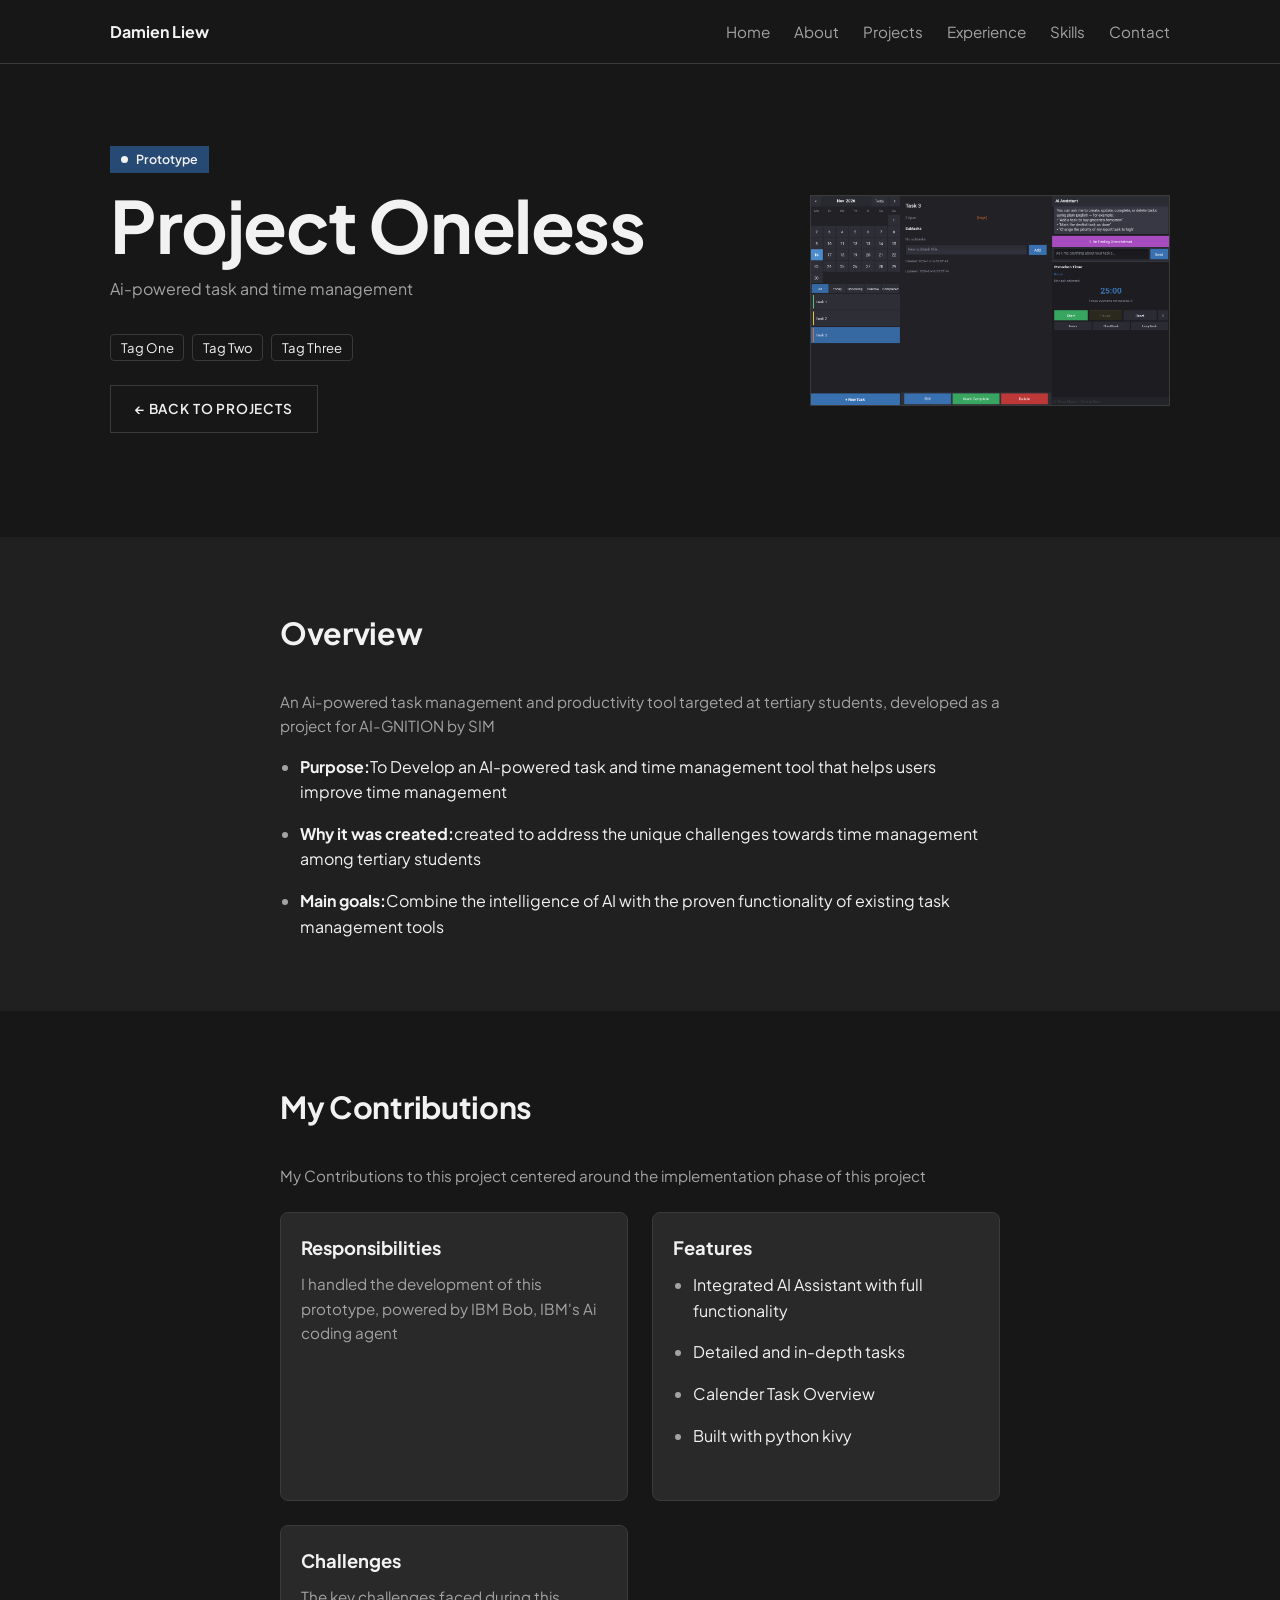
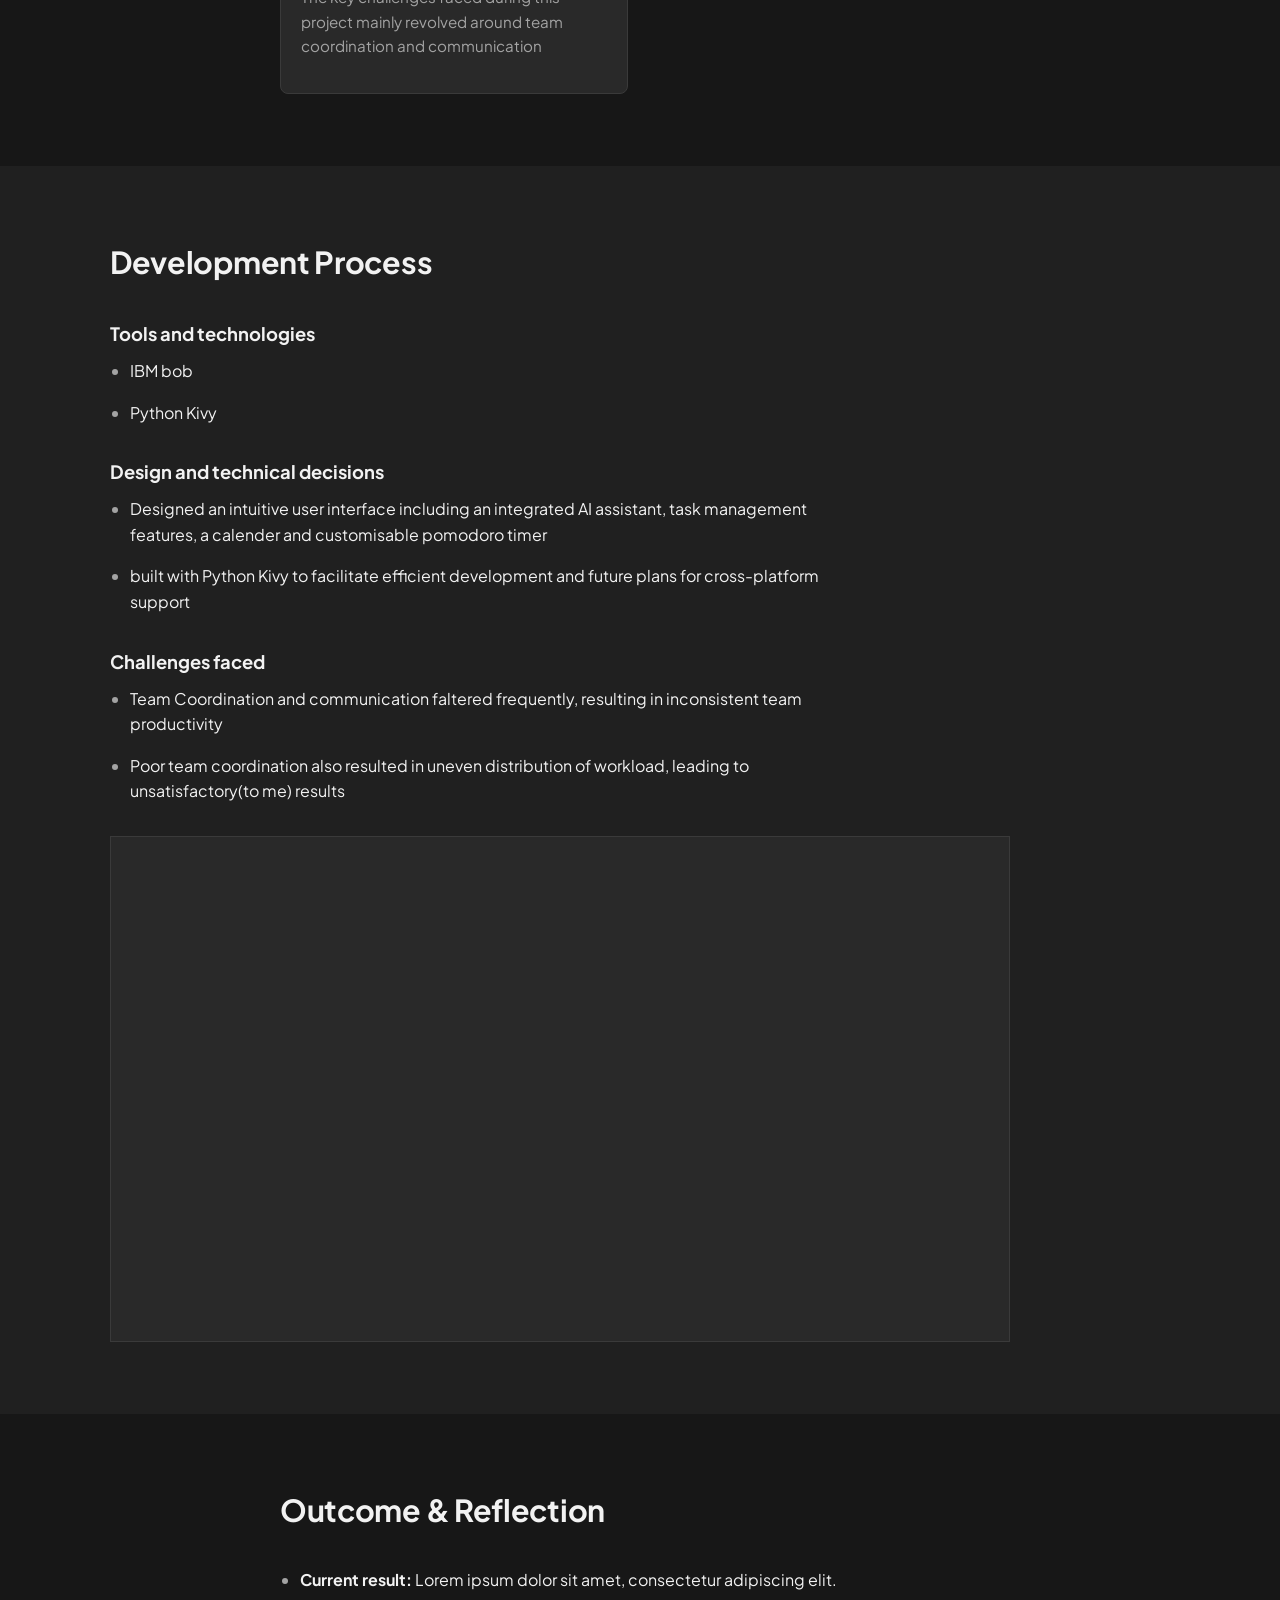
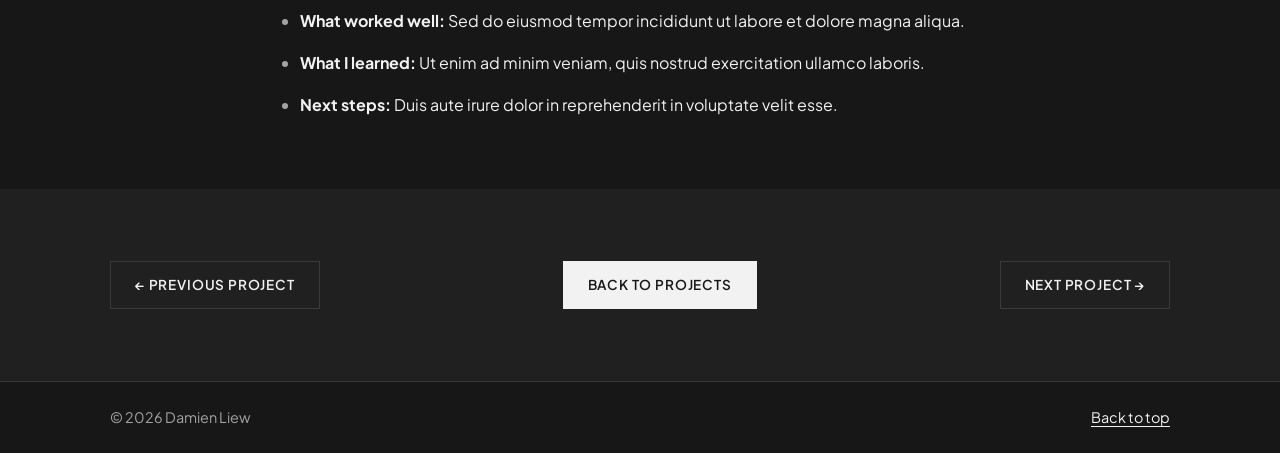
==== ai-gnition-project.html @ 32f21d8a "Personal Portfolio A simple static site for my portfolio" ====
<!DOCTYPE html>
<html lang="en">
<head>
  <meta charset="UTF-8">
  <meta name="viewport" content="width=device-width, initial-scale=1">
  <title>Project Title | Damien Liew</title>
  <meta name="description" content="Project detail page for Project Title by Damien Liew.">
  <link rel="preconnect" href="https://fonts.googleapis.com">
  <link rel="preconnect" href="https://fonts.gstatic.com" crossorigin>
  <link href="https://fonts.googleapis.com/css2?family=Plus+Jakarta+Sans:wght@400;500;600;700;800&amp;display=swap" rel="stylesheet">
  <link rel="stylesheet" href="css/style.css">
</head>
<body>
  <a class="skip-link" href="#main">Skip to content</a>

  <header class="site-header">
    <nav class="nav container" aria-label="Main navigation">
      <a class="nav__brand" href="index.html#home">Damien Liew</a>
      <button class="nav__toggle" type="button" aria-expanded="false" aria-controls="nav-menu" aria-label="Toggle menu">
        <span class="nav__bar"></span><span class="nav__bar"></span><span class="nav__bar"></span>
      </button>
      <ul class="nav__menu" id="nav-menu">
        <li><a class="nav__link" href="index.html#home">Home</a></li>
        <li><a class="nav__link" href="index.html#about">About</a></li>
        <li><a class="nav__link" href="index.html#projects">Projects</a></li>
        <li><a class="nav__link" href="index.html#experience">Experience</a></li>
        <li><a class="nav__link" href="index.html#skills">Skills</a></li>
        <li><a class="nav__link" href="index.html#contact">Contact</a></li>
      </ul>
    </nav>
  </header>

  <main id="main">

    <!-- 1. Project hero -->
    <section class="hero" id="project-hero">
      <div class="container hero__inner">
        <div class="hero__content">
          <!-- Status badge: use badge--progress, badge--concept or badge--design -->
          <p class="badge badge--concept">Prototype</p>
          <h1 class="hero__title">Project Oneless</h1>
          <p class="hero__text">Ai-powered task and time management</p>
          <ul class="tags">
            <li>Tag One</li>
            <li>Tag Two</li>
            <li>Tag Three</li>
          </ul>
          <div class="hero__actions" style="margin-top: 1.5rem;">
            <a class="btn btn--secondary" href="index.html#projects">&larr; Back to projects</a>
          </div>
        </div>
        <img class="hero__photo js-zoom" src="assets/images/oneless_screenshot.png" alt="Main screenshot of Project Title" width="640" height="360">
      </div>
    </section>

    <!-- 2. Overview -->
    <section class="section section--alt" id="overview">
      <div class="container container--narrow">
        <h2 class="section__title">Overview</h2>
        <p class="card__text">An Ai-powered task management and productivity tool targeted at tertiary students, developed as a project for AI-GNITION by SIM</p>
        <ul class="about__list">
          <li><strong>Purpose:</strong>To Develop an AI-powered task and time management tool that helps users improve time management</li>
          <li><strong>Why it was created:</strong>created to address the unique challenges towards time management among tertiary students</li>
          <li><strong>Main goals:</strong>Combine the intelligence of AI with the proven functionality of existing task management tools </li>
        </ul>
      </div>
    </section>

    <!-- 3. My contributions -->
    <section class="section" id="contributions">
      <div class="container container--narrow">
        <h2 class="section__title">My Contributions</h2>
        <p class="card__text">My Contributions to this project centered around the implementation phase of this project</p>
        <div class="grid" style="margin-top: 1.5rem;">
          <div class="card card--pad">
            <h3 class="card__title">Responsibilities</h3>
            <p class="card__text">I handled the development of this prototype, powered by IBM Bob, IBM's Ai coding agent</p>
          </div>
          <div class="card card--pad">
            <h3 class="card__title">Features</h3>
            <ul class="about__list" style="margin-bottom: 2rem;">
              <li>Integrated AI Assistant with full functionality</li>
              <li>Detailed and in-depth tasks</li>
              <li>Calender Task Overview</li>
              <li>Built with python kivy</li>
            </ul>
          </div>
          <div class="card card--pad">
            <h3 class="card__title">Challenges</h3>
            <p class="card__text">The key challenges faced during this project mainly revolved around team coordination and communication</p>
          </div>
        </div>
      </div>
    </section>

    <!-- 4. Development process -->
    <section class="section section--alt" id="process">
      <div class="container">
        <h2 class="section__title">Development Process</h2>

        <div class="container--narrow" style="margin-inline: 0; max-width: 760px;">
          <h3 class="card__title">Tools and technologies</h3>
          <ul class="about__list" style="margin-bottom: 2rem;">
            <li>IBM bob</li>
            <li>Python Kivy</li>
          </ul>

          <h3 class="card__title">Design and technical decisions</h3>
          <ul class="about__list" style="margin-bottom: 2rem;">
            <li>Designed an intuitive user interface including an integrated AI assistant, task management features, a calender and customisable pomodoro timer</li>
            <li>built with Python Kivy to facilitate efficient development and future plans for cross-platform support</li>
          </ul>

          <h3 class="card__title">Challenges faced</h3>
          <ul class="about__list" style="margin-bottom: 2rem;">
            <li>Team Coordination and communication faltered frequently, resulting in inconsistent team productivity</li>
            <li>Poor team coordination also resulted in uneven distribution of workload, leading to unsatisfactory(to me) results</li>
          </ul>        
        </div>

        <div class="video">
          <iframe
            src="https://www.youtube-nocookie.com/embed/0qO9z-vyhGs"
            title="Project Oneless demo video"
            loading="lazy"
            allow="accelerometer; clipboard-write; encrypted-media; gyroscope; picture-in-picture; web-share"
            referrerpolicy="strict-origin-when-cross-origin"
            allowfullscreen></iframe>
        </div>
      </div>
    </section>

    <!-- 5. Outcome & reflection -->
    <section class="section" id="outcome">
      <div class="container container--narrow">
        <h2 class="section__title">Outcome &amp; Reflection</h2>
        <ul class="about__list">
          <li><strong>Current result:</strong> Lorem ipsum dolor sit amet, consectetur adipiscing elit.</li>
          <li><strong>What worked well:</strong> Sed do eiusmod tempor incididunt ut labore et dolore magna aliqua.</li>
          <li><strong>What I learned:</strong> Ut enim ad minim veniam, quis nostrud exercitation ullamco laboris.</li>
          <li><strong>Next steps:</strong> Duis aute irure dolor in reprehenderit in voluptate velit esse.</li>
        </ul>
      </div>
    </section>

    <!-- 6. Previous / next + back -->
    <section class="section section--alt" id="project-nav">
      <div class="container">
        <div class="footer__inner">
          <a class="btn btn--secondary" href="#">&larr; Previous project</a>
          <a class="btn btn--primary" href="index.html#projects">Back to projects</a>
          <a class="btn btn--secondary" href="#">Next project &rarr;</a>
        </div>
      </div>
    </section>

  </main>

  <footer class="footer">
    <div class="container footer__inner">
      <p>&copy; 2026 Damien Liew</p>
      <a href="#main">Back to top</a>
    </div>
  </footer>
  <dialog class="lightbox" id="lightbox" aria-label="Expanded image">
    <button class="lightbox__close" type="button" aria-label="Close image">&times;</button>
    <img class="lightbox__img" src="" alt="">
  </dialog> 
  <script src="js/script.js"></script>
</body>
</html>
---- css/style.css ----
/* ==========================================================================
   Variables & base
   ========================================================================== */
:root {
  --bg: #171717;
  --bg-alt: #202020;
  --card: #292929;
  --text: #F2F2F2;
  --text-muted: #A3A3A3;
  --border: #3A3A3A;
  --radius: 8px;
  --header-h: 64px;
  --font: "Plus Jakarta Sans", system-ui, -apple-system, "Segoe UI", Roboto, Arial, sans-serif;
}

*, *::before, *::after { box-sizing: border-box; }

html { scroll-behavior: smooth; scroll-padding-top: var(--header-h); }
body { margin: 0; background: var(--bg); color: var(--text); font-family: var(--font); line-height: 1.6; overflow-x: hidden; }
img { display: block; max-width: 100%; height: auto; }
ul { list-style: none; margin: 0; padding: 0; }
h1, h2, h3, p { margin-top: 0; }
a { color: var(--text); text-underline-offset: 3px; }
a:hover { color: var(--text-muted); }
:focus-visible { outline: 2px solid var(--text); outline-offset: 3px; }

/* ==========================================================================
   Layout
   ========================================================================== */
.container { width: 100%; max-width: 1100px; margin-inline: auto; padding-inline: 1.25rem; }
.container--narrow { max-width: 760px; }

.section { padding: 4.5rem 0; }
.section--alt { background: var(--bg-alt); }
.section__title { font-size: 1.9rem; margin-bottom: 2rem; letter-spacing: -0.01em; }

.grid { display: grid; grid-template-columns: repeat(auto-fit, minmax(min(100%, 300px), 1fr)); gap: 1.5rem; }
.grid--skills { grid-template-columns: repeat(auto-fit, minmax(min(100%, 240px), 1fr)); }

.skip-link { position: absolute; left: -9999px; top: 0; z-index: 200; padding: .5rem 1rem; background: var(--text); color: var(--bg); }
.skip-link:focus { left: 0; }

/* ==========================================================================
   Header & navigation
   ========================================================================== */
.site-header { position: fixed; inset: 0 0 auto 0; z-index: 100; height: var(--header-h); background: var(--bg); border-bottom: 1px solid var(--border); }
.nav { height: 100%; display: flex; align-items: center; justify-content: space-between; }
.nav__brand { font-weight: 700; text-decoration: none; }
.nav__menu { display: flex; gap: 1.5rem; }
.nav__link { color: var(--text-muted); font-size: .95rem; text-decoration: none; transition: color .2s; }
.nav__link:hover { color: var(--text); }
.nav__toggle { display: none; padding: .6rem; background: none; border: 1px solid var(--border); border-radius: 0; cursor: pointer; }
.nav__bar { display: block; width: 20px; height: 2px; margin: 4px 0; background: var(--text); }

/* ==========================================================================
   Hero
   ========================================================================== */
.hero { padding: calc(var(--header-h) + 5rem) 0 5rem; }
.hero__inner { display: grid; grid-template-columns: 1fr minmax(240px, 360px); gap: 3rem; align-items: center; }
.hero__photo { width: 100%; border: 1px solid var(--border); }
.hero__title { margin-bottom: .75rem; font-size: clamp(2.5rem, 8vw, 4.5rem); line-height: 1.1; letter-spacing: -0.02em; }
.hero__subtitle { margin-bottom: 1.25rem; font-size: 1.15rem; color: var(--text-muted); }
.hero__text { max-width: 60ch; margin-bottom: 2rem; color: var(--text-muted); }
.hero__actions { display: flex; flex-wrap: wrap; gap: .75rem; margin-bottom: 1.5rem; }

.social-list { display: flex; gap: 1.25rem; }
.social-list__link { color: var(--text-muted); }
.social-list__link:hover { color: var(--text); }

/* ==========================================================================
   Buttons
   ========================================================================== */
.btn { display: inline-block; padding: .75rem 1.5rem; border: 1px solid var(--text); border-radius: 0; font-size: .85rem; font-weight: 600; letter-spacing: .06em; text-transform: uppercase; text-decoration: none; transition: background .2s, color .2s, border-color .2s; }
.btn--primary { background: var(--text); color: var(--bg); }
.btn--primary:hover { background: var(--text-muted); border-color: var(--text-muted); color: var(--bg); }
.btn--secondary { background: transparent; border-color: var(--border); }
.btn--secondary:hover { border-color: var(--text); color: var(--text); }

/* ==========================================================================
   Cards
   ========================================================================== */
.card { position: relative; overflow: hidden; background: var(--card); border: 1px solid var(--border); border-radius: var(--radius); transition: transform .2s, border-color .2s; }
.card:hover { transform: translateY(-3px); border-color: var(--text-muted); }
.card--pad { padding: 1.25rem; }
.card__img { width: 100%; aspect-ratio: 16 / 9; object-fit: cover; border-bottom: 1px solid var(--border); }
.card__body { padding: 1.25rem; }
.card__title { margin-bottom: .6rem; font-size: 1.15rem; }
.card__text { font-size: .95rem; color: var(--text-muted); }
.card__links { margin: 1rem 0 0; font-size: .9rem; }

.video { aspect-ratio: 16 / 9; width: 100%; max-width: 900px; border: 1px solid var(--border); background: var(--card); }
.video iframe { display: block; width: 100%; height: 100%; border: 0; }

/* Stretched link: makes the whole card clickable from the title link */
.card__link { color: inherit; text-decoration: none; }
.card__link::after { content: ""; position: absolute; inset: 0; }

/* ==========================================================================
   Badges & tags
   ========================================================================== */
.badge { display: inline-flex; align-items: center; gap: .45rem; margin-bottom: .75rem; padding: .15rem .65rem; background: var(--badge-bg, transparent); border: 1px solid var(--badge-bg, var(--border)); border-radius: 0; font-size: .78rem; font-weight: 600; color: var(--text-muted); }
.badge::before { content: ""; width: 7px; height: 7px; border-radius: 50%; background: currentColor; }
.badge--progress { --badge-bg: #6B5420; color: var(--text); }
.badge--concept  { --badge-bg: #264A73; color: var(--text); }
.badge--design   { --badge-bg: #4A3680; color: var(--text); }

.tags { display: flex; flex-wrap: wrap; gap: .5rem; margin-top: .75rem; }
.tags li { padding: .15rem .6rem; background: var(--bg); border: 1px solid var(--border); border-radius: 4px; font-size: .82rem; }

.link-placeholder { color: var(--text-muted); font-style: italic; }

/* ==========================================================================
   Lists & timeline
   ========================================================================== */
.about__list { display: grid; gap: 1rem; padding-left: 1.25rem; list-style: disc; }
.about__list li::marker { color: var(--text-muted); }

.timeline__item { position: relative; padding: 0 0 2rem 1.5rem; }
.timeline__item:last-child { padding-bottom: 0; }
.timeline__item::before { content: ""; position: absolute; left: 0; top: .55rem; width: 9px; height: 9px; border-radius: 50%; background: var(--text); }
.timeline__title { margin-bottom: .25rem; font-size: 1.05rem; }
.timeline__meta { margin: 0; font-size: .9rem; color: var(--text-muted); }

/* ==========================================================================
   Contact & footer
   ========================================================================== */
.contact-list { display: grid; gap: .5rem; margin: 1.25rem 0 1.75rem; }

.footer { padding: 1.5rem 0; border-top: 1px solid var(--border); font-size: .9rem; color: var(--text-muted); }
.footer__inner { display: flex; flex-wrap: wrap; justify-content: space-between; gap: .5rem; }
.footer p { margin: 0; }

/* ==========================================================================
   Image lightbox
   ========================================================================== */
.js-zoom { cursor: zoom-in; }

.lightbox { max-width: 95vw; max-height: 95vh; padding: 0; overflow: hidden; background: var(--bg); border: 1px solid var(--border); }
.lightbox::backdrop { background: rgba(0, 0, 0, .85); }
.lightbox__img { width: auto; max-width: 95vw; max-height: 90vh; object-fit: contain; cursor: zoom-out; }
.lightbox__close { position: absolute; top: .5rem; right: .5rem; width: 2.25rem; height: 2.25rem; background: var(--bg); color: var(--text); border: 1px solid var(--border); border-radius: 0; font-size: 1.4rem; line-height: 1; cursor: pointer; }
.lightbox__close:hover { border-color: var(--text); }

/* ==========================================================================
   Responsive & motion
   ========================================================================== */
@media (max-width: 768px) {
  .nav__toggle { display: block; }
  .nav__menu { display: none; position: absolute; top: var(--header-h); left: 0; right: 0; flex-direction: column; gap: 0; background: var(--bg); border-bottom: 1px solid var(--border); }
  .nav__menu.is-open { display: flex; }
  .nav__link { display: block; padding: .9rem 1.25rem; }

  .hero { padding-top: calc(var(--header-h) + 3rem); }
  .hero__inner { grid-template-columns: 1fr; gap: 2rem; }
  .hero__photo { max-width: 280px; order: -1; }
}

@media (prefers-reduced-motion: reduce) {
  html { scroll-behavior: auto; }
  * { transition: none !important; }
}
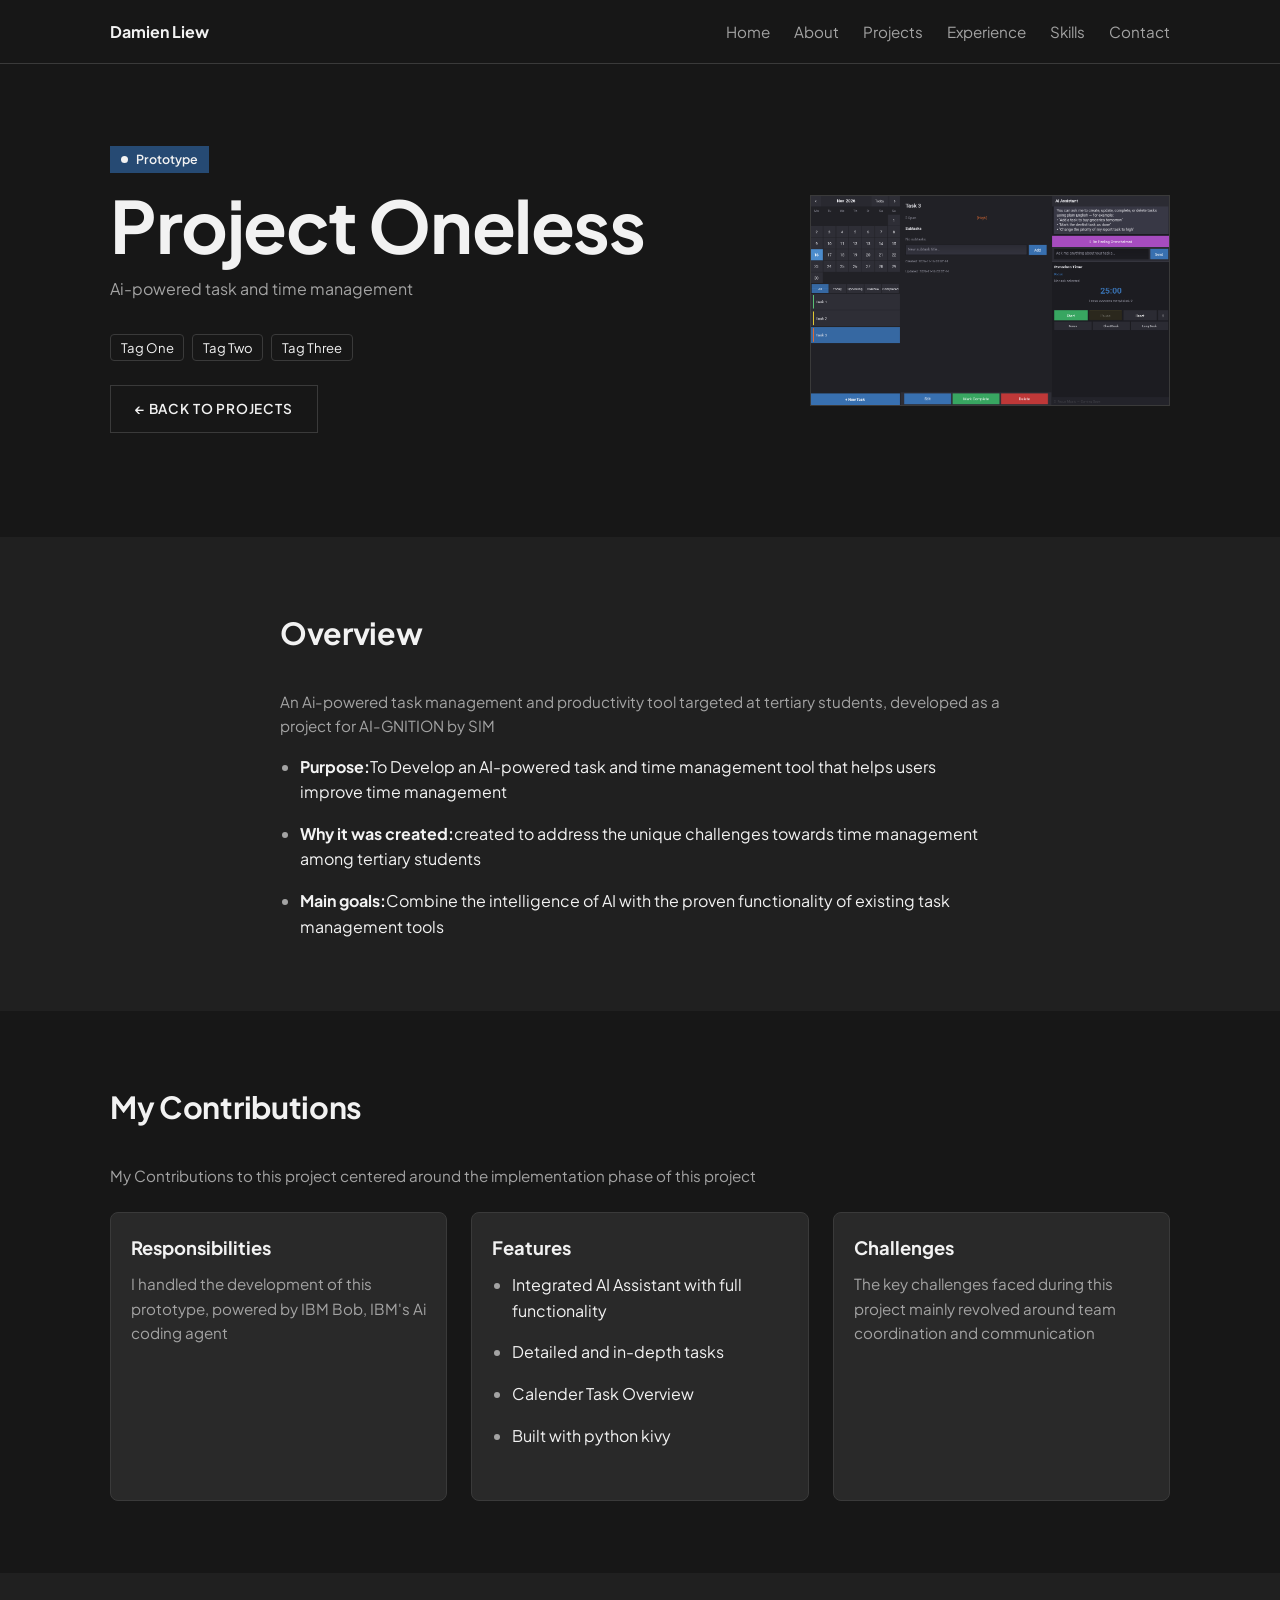
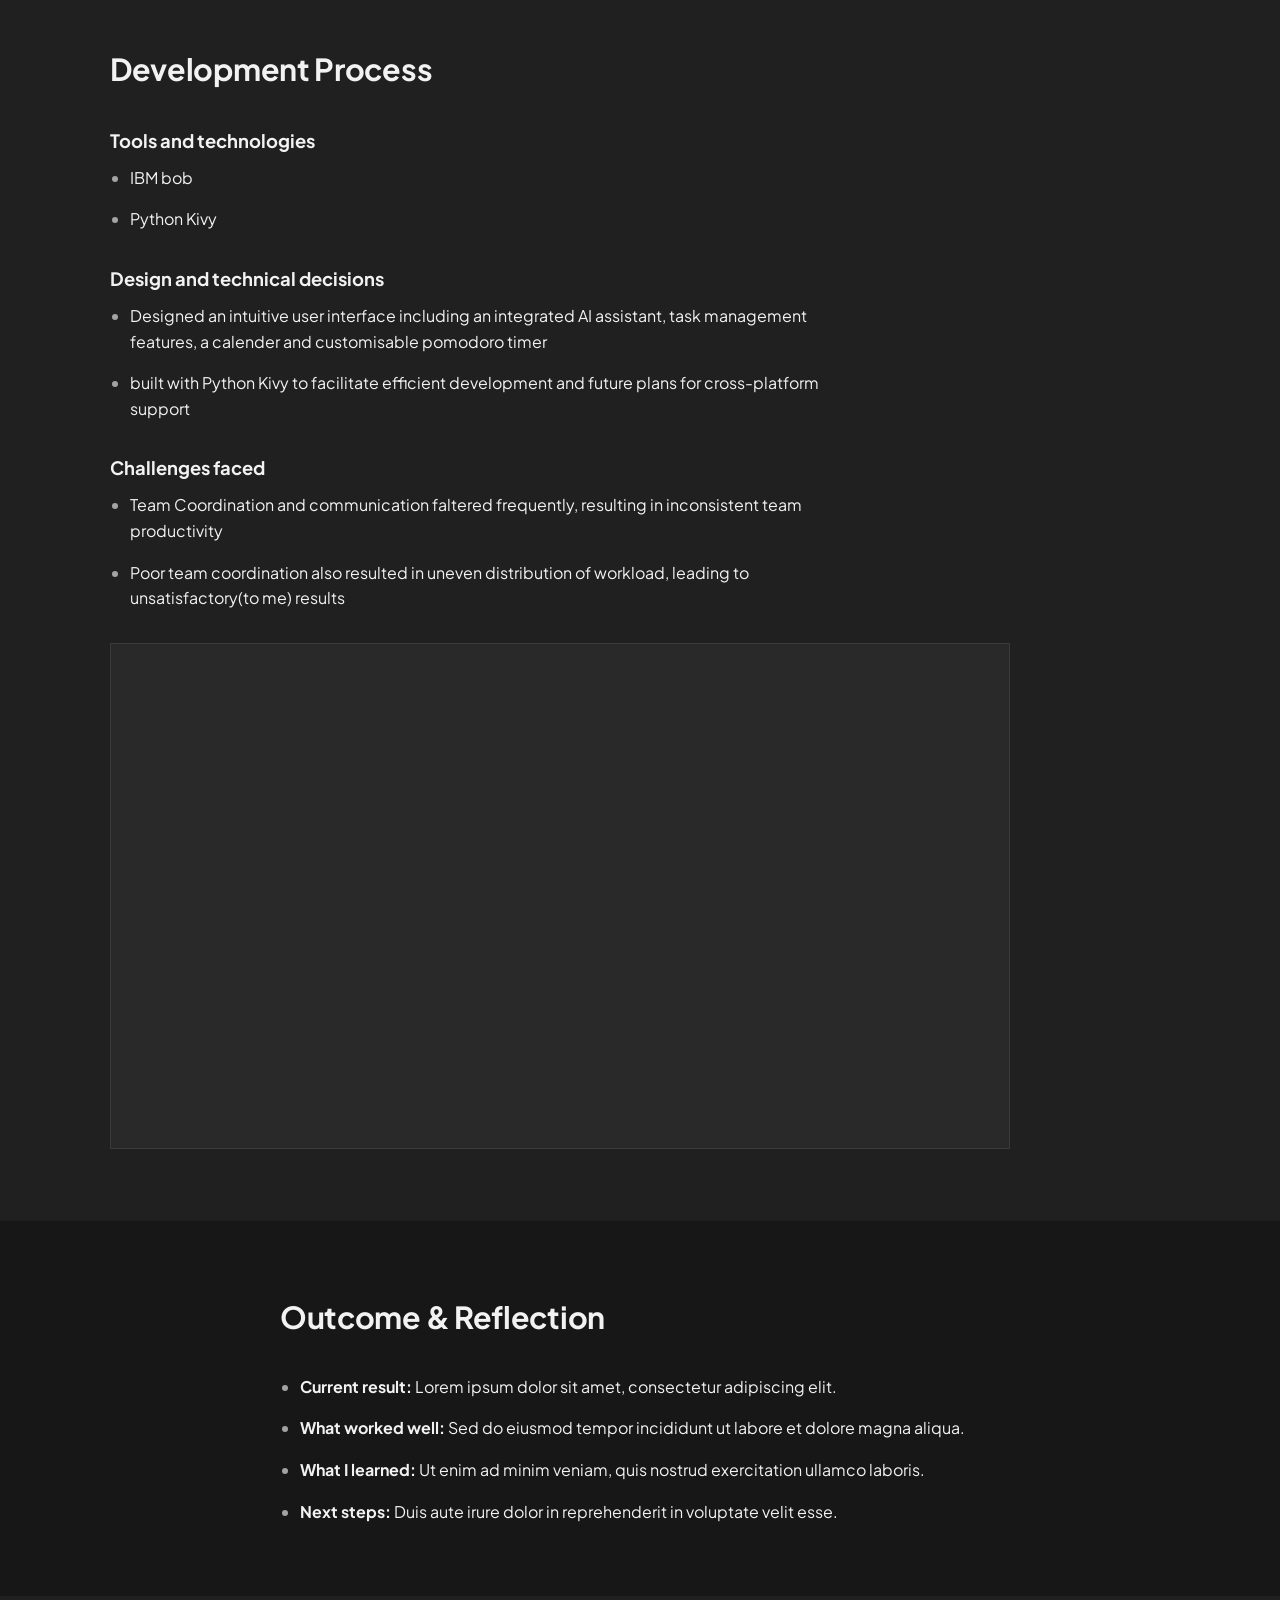
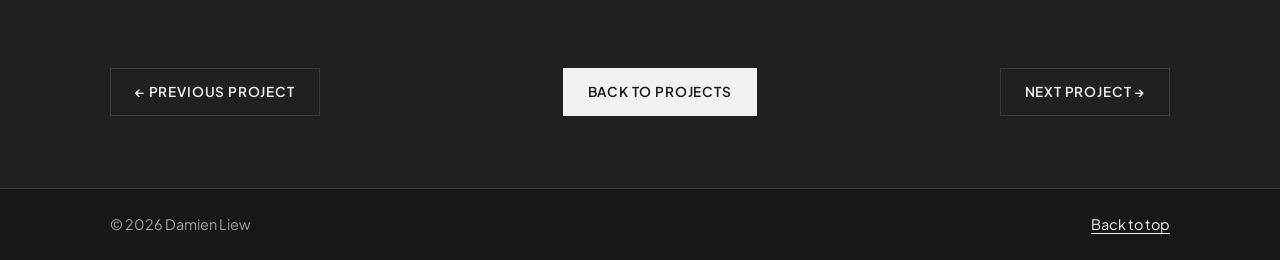
==== commit 0b4c5844: "Another minor update" ====
--- a/ai-gnition-project.html
+++ b/ai-gnition-project.html
@@ -36,7 +36,7 @@
     <section class="hero" id="project-hero">
       <div class="container hero__inner">
         <div class="hero__content">
-          <!-- Status badge: use badge--progress, badge--concept or badge--design -->
+          
           <p class="badge badge--concept">Prototype</p>
           <h1 class="hero__title">Project Oneless</h1>
           <p class="hero__text">Ai-powered task and time management</p>
@@ -68,10 +68,10 @@
 
     <!-- 3. My contributions -->
     <section class="section" id="contributions">
-      <div class="container container--narrow">
+      <div class="container">
         <h2 class="section__title">My Contributions</h2>
         <p class="card__text">My Contributions to this project centered around the implementation phase of this project</p>
-        <div class="grid" style="margin-top: 1.5rem;">
+        <div class="grid grid--skills" style="margin-top: 1.5rem;">
           <div class="card card--pad">
             <h3 class="card__title">Responsibilities</h3>
             <p class="card__text">I handled the development of this prototype, powered by IBM Bob, IBM's Ai coding agent</p>
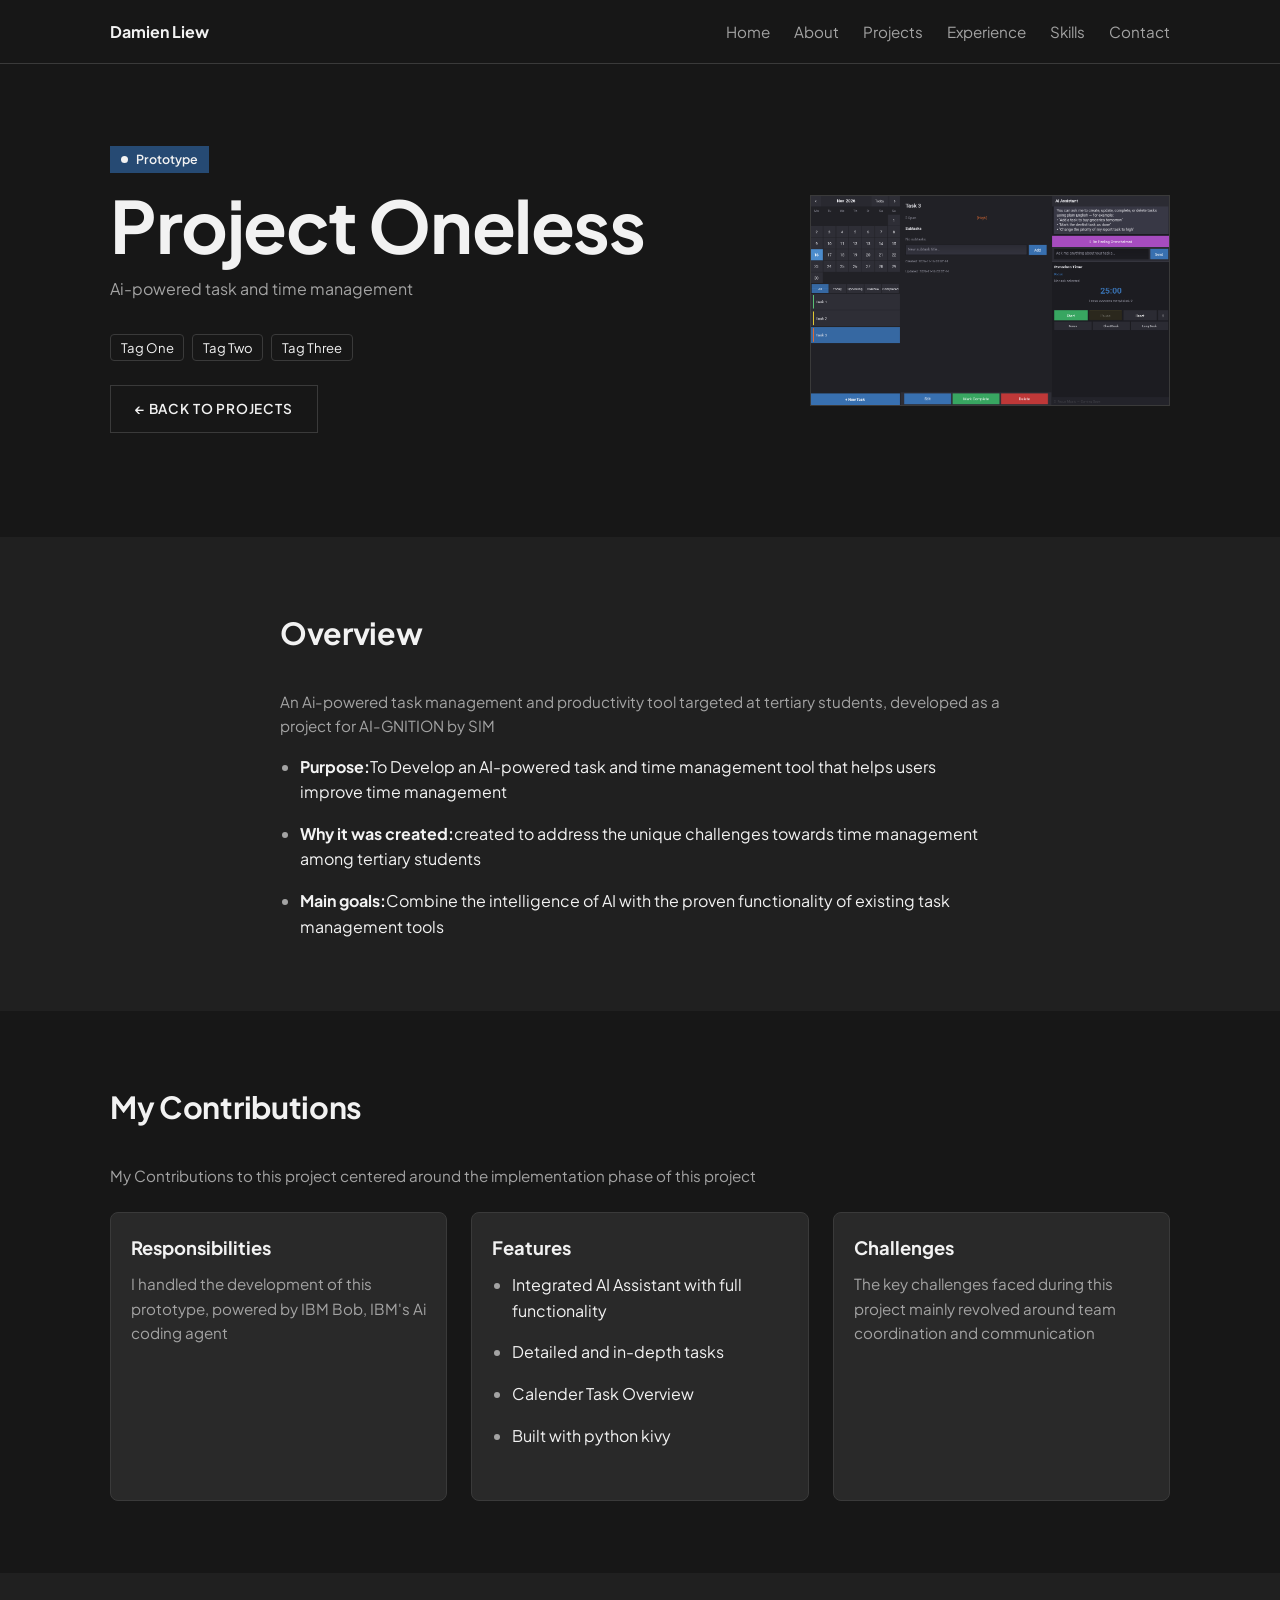
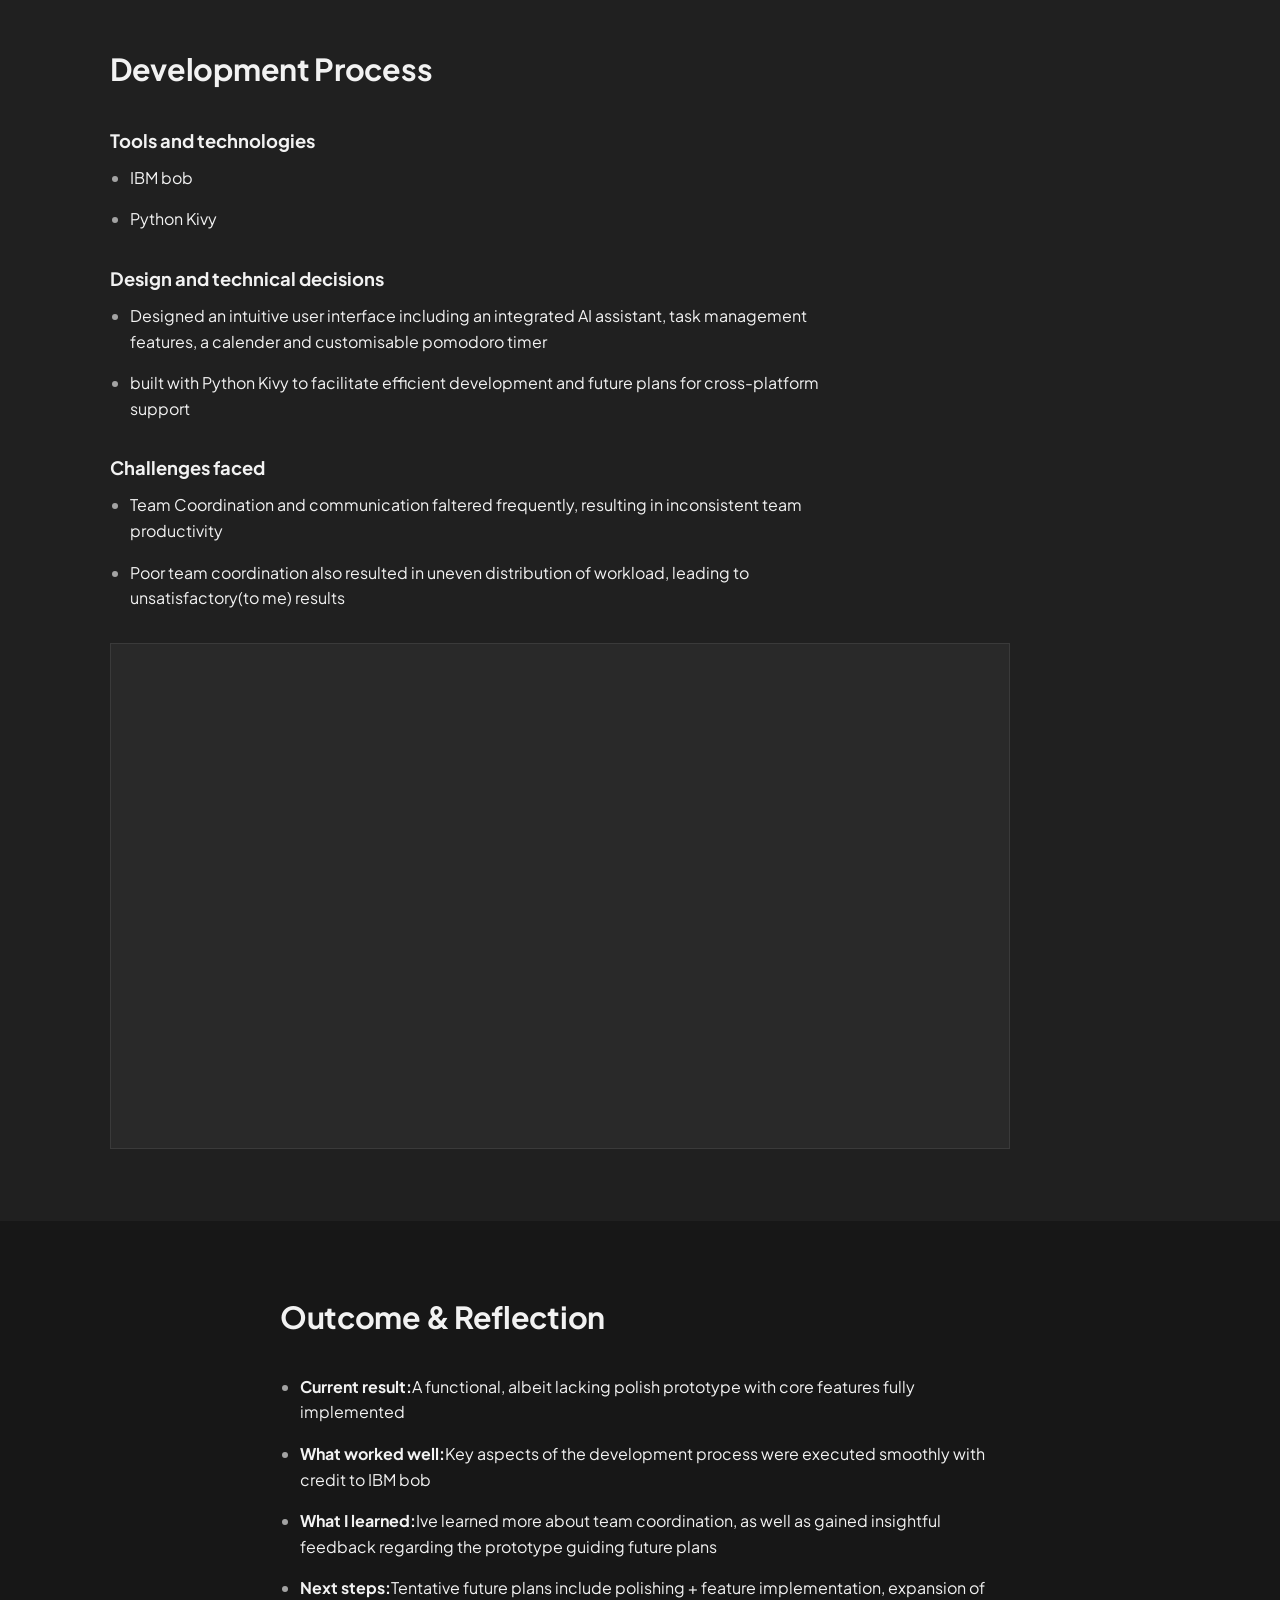
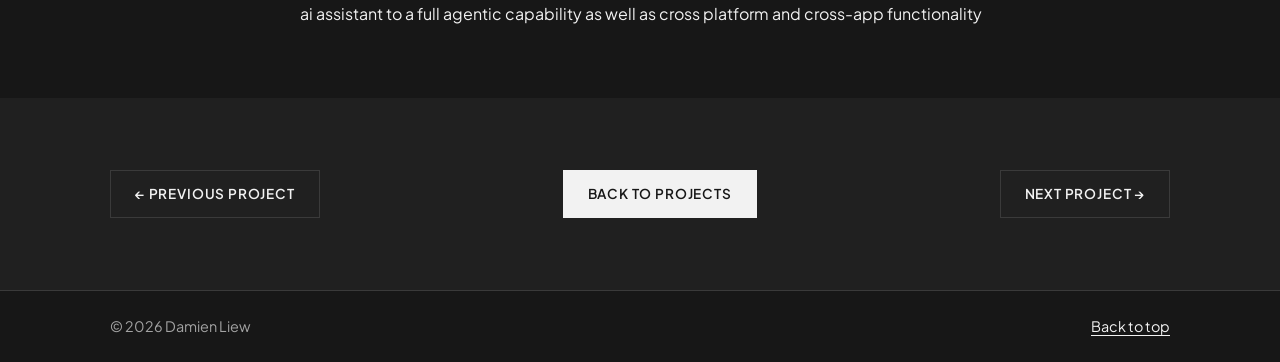
==== commit c17f4dc3: "Further update" ====
--- a/ai-gnition-project.html
+++ b/ai-gnition-project.html
@@ -135,10 +135,10 @@
       <div class="container container--narrow">
         <h2 class="section__title">Outcome &amp; Reflection</h2>
         <ul class="about__list">
-          <li><strong>Current result:</strong> Lorem ipsum dolor sit amet, consectetur adipiscing elit.</li>
-          <li><strong>What worked well:</strong> Sed do eiusmod tempor incididunt ut labore et dolore magna aliqua.</li>
-          <li><strong>What I learned:</strong> Ut enim ad minim veniam, quis nostrud exercitation ullamco laboris.</li>
-          <li><strong>Next steps:</strong> Duis aute irure dolor in reprehenderit in voluptate velit esse.</li>
+          <li><strong>Current result:</strong>A functional, albeit lacking polish prototype with core features fully implemented</li>
+          <li><strong>What worked well:</strong>Key aspects of the development process were executed smoothly with credit to IBM bob</li>
+          <li><strong>What I learned:</strong>Ive learned more about team coordination, as well as gained insightful feedback regarding the prototype guiding future plans</li>
+          <li><strong>Next steps:</strong>Tentative future plans include polishing + feature implementation, expansion of ai assistant to a full agentic capability as well as cross platform and cross-app functionality</li>
         </ul>
       </div>
     </section>
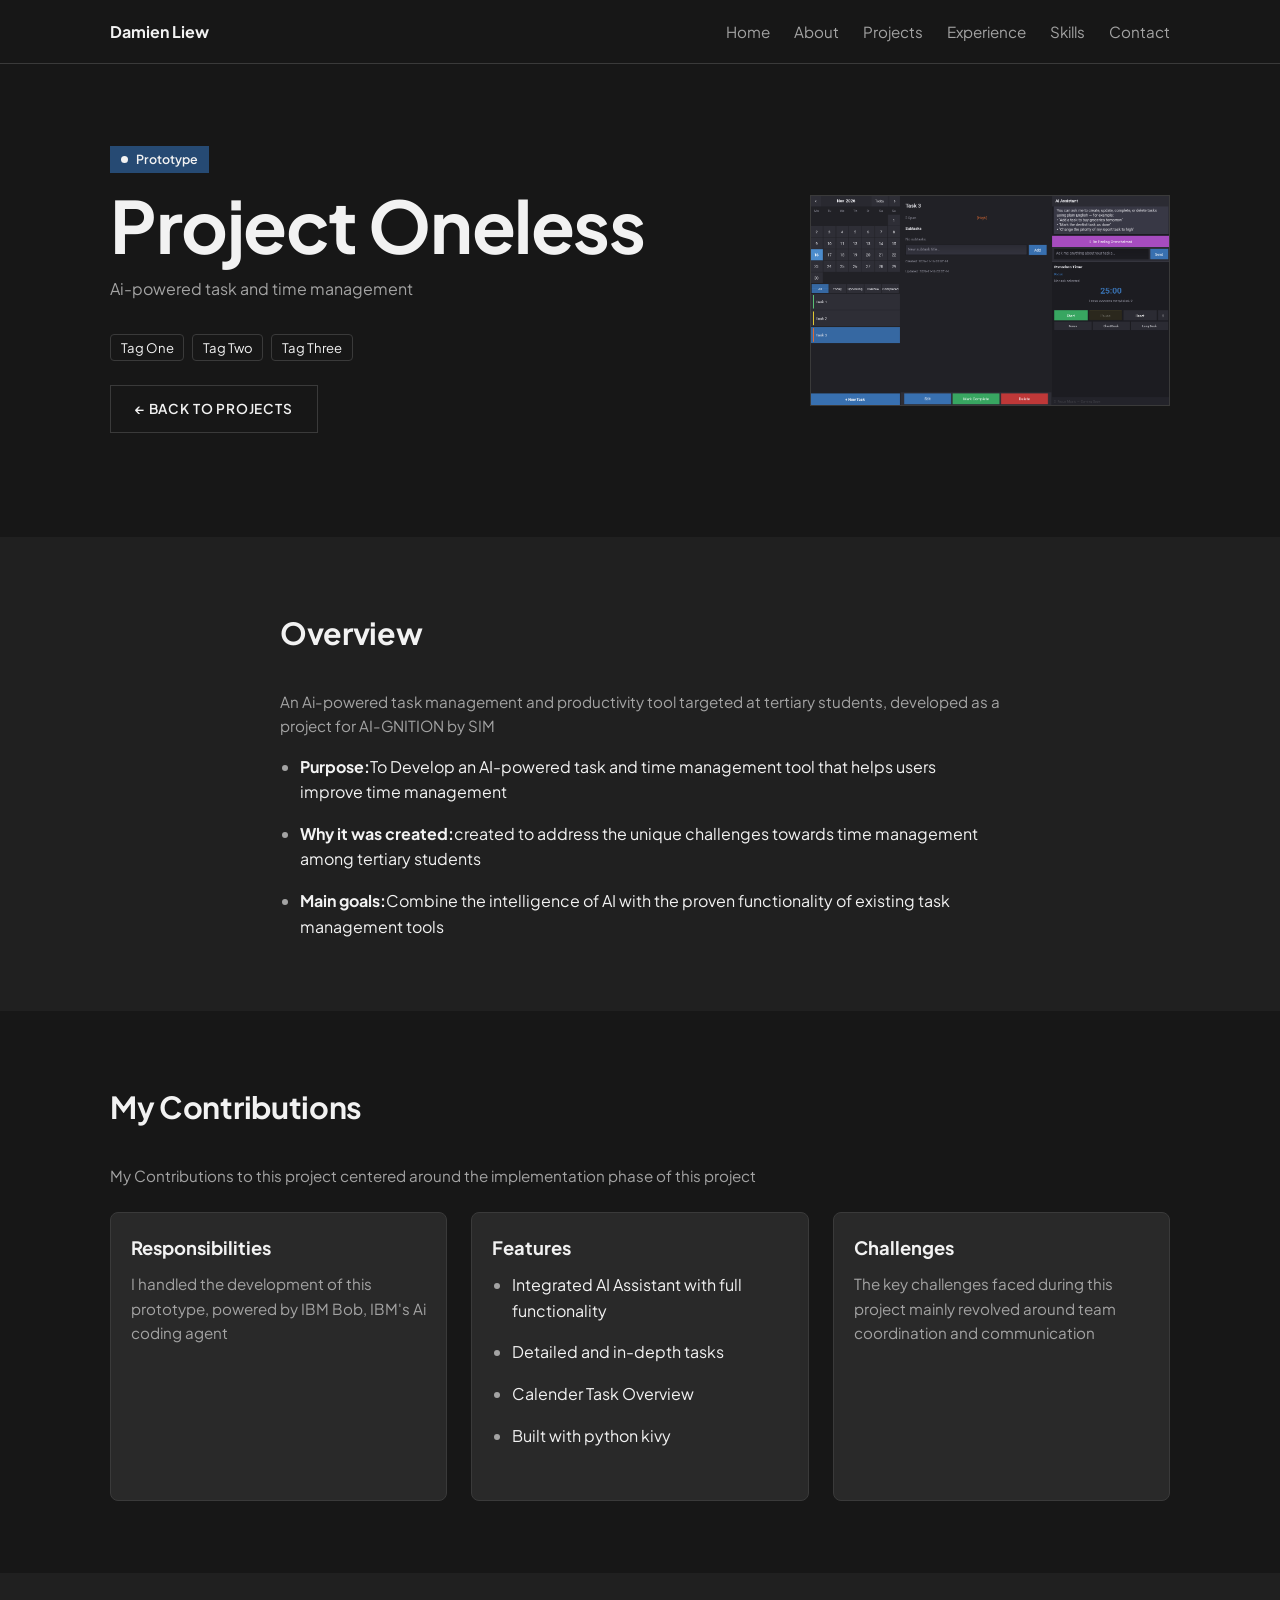
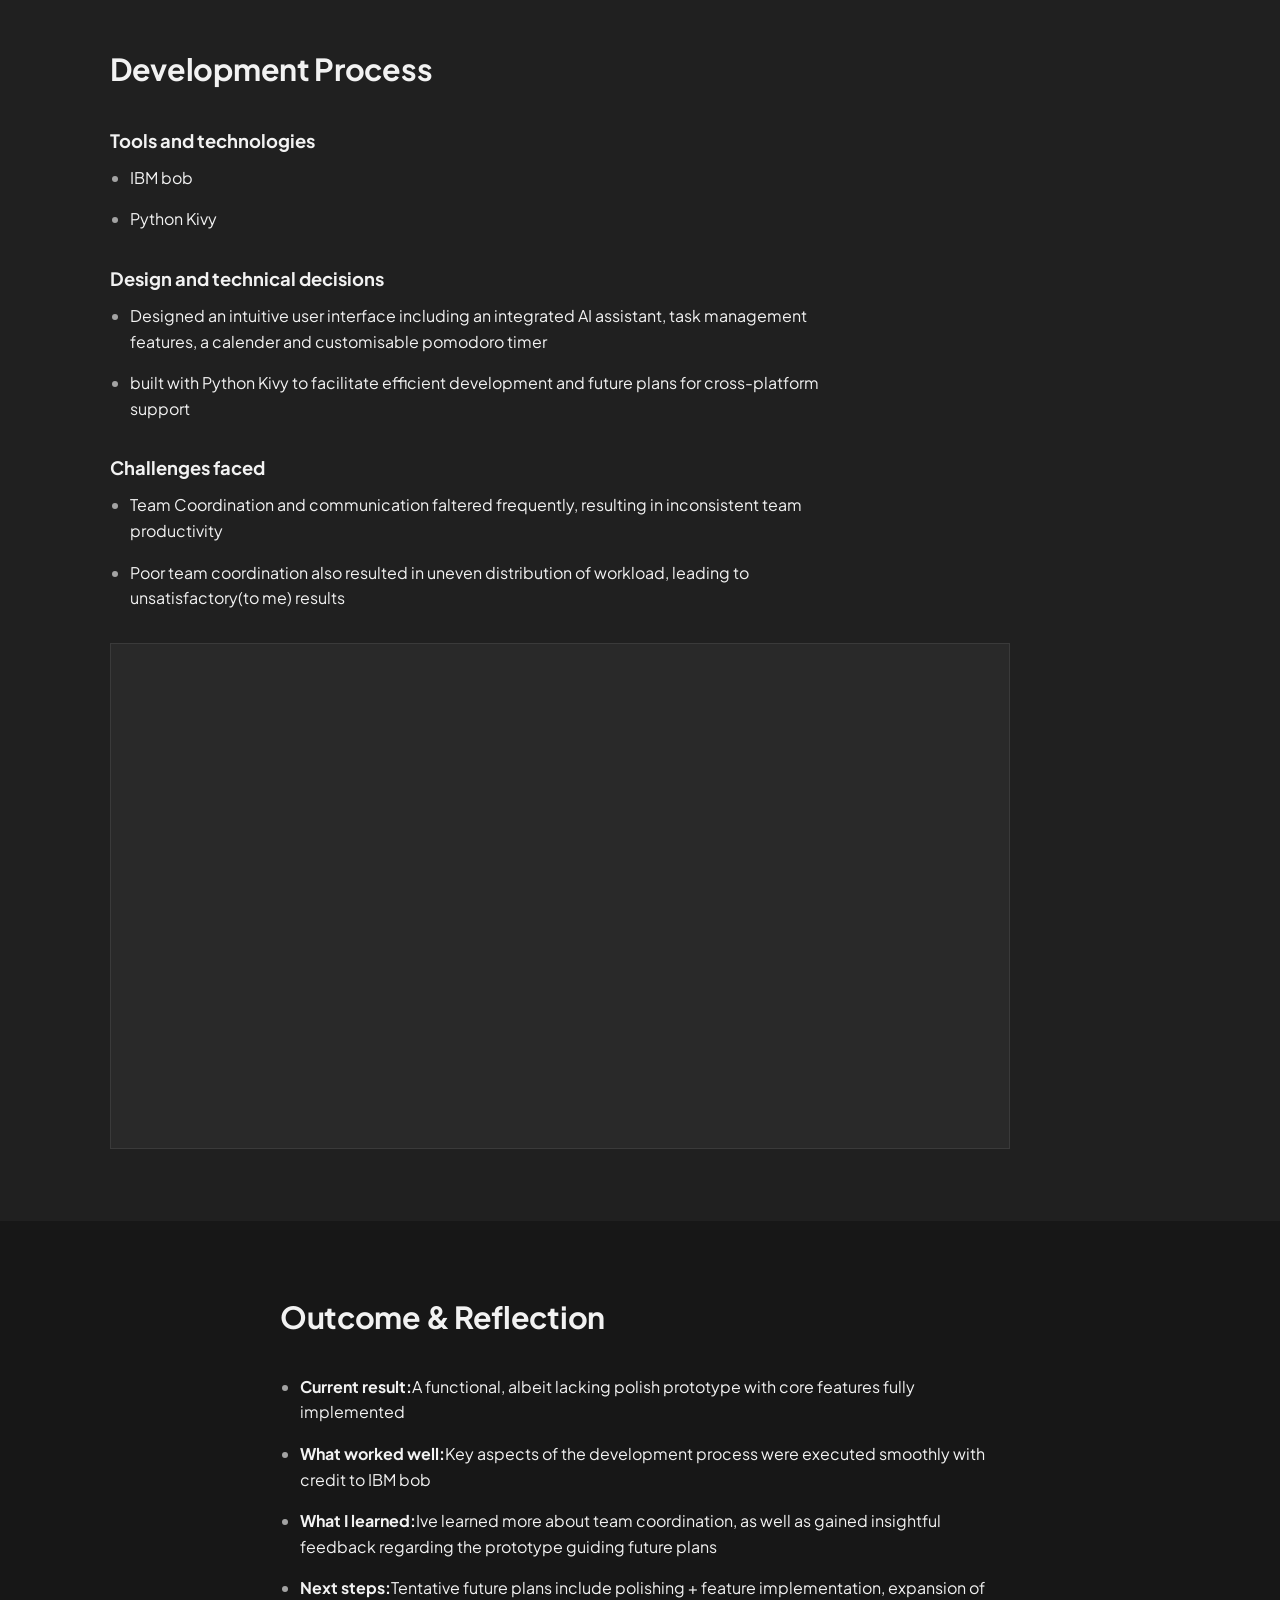
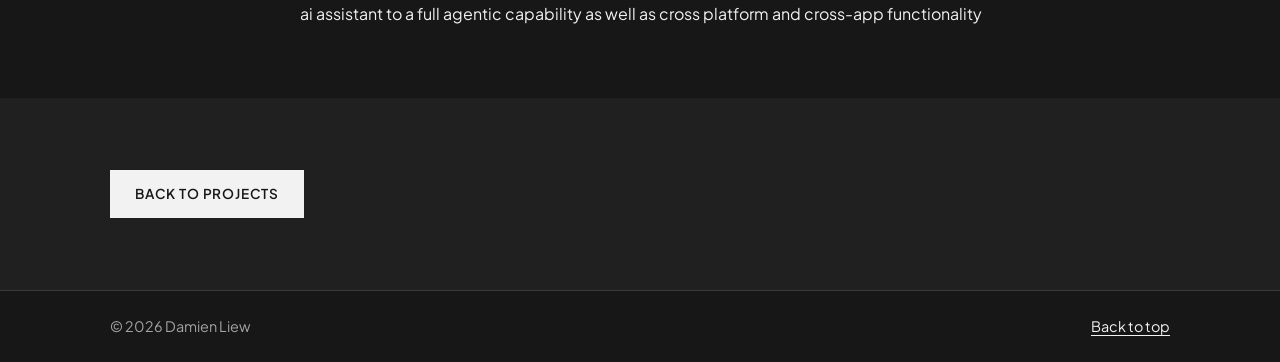
==== commit 6e85a59c: "very minor update" ====
--- a/ai-gnition-project.html
+++ b/ai-gnition-project.html
@@ -147,9 +147,9 @@
     <section class="section section--alt" id="project-nav">
       <div class="container">
         <div class="footer__inner">
-          <a class="btn btn--secondary" href="#">&larr; Previous project</a>
+          
           <a class="btn btn--primary" href="index.html#projects">Back to projects</a>
-          <a class="btn btn--secondary" href="#">Next project &rarr;</a>
+          
         </div>
       </div>
     </section>
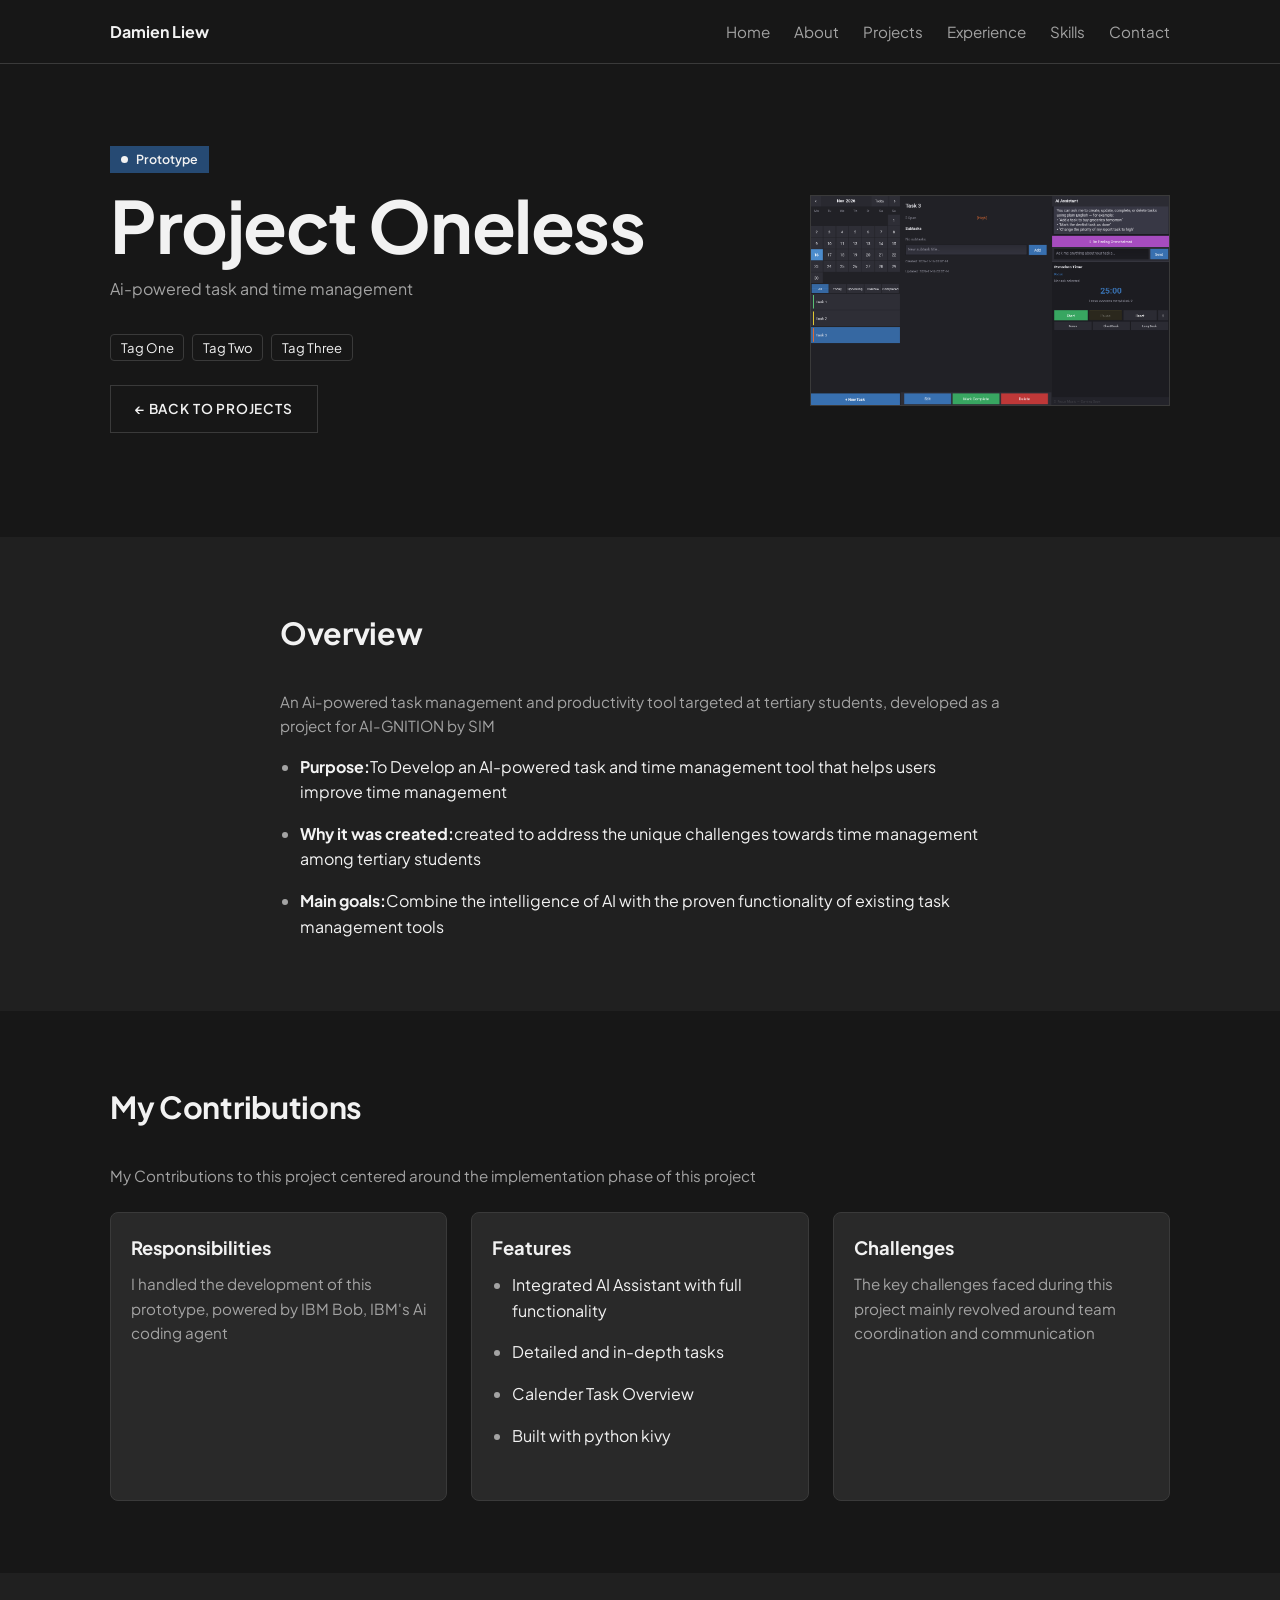
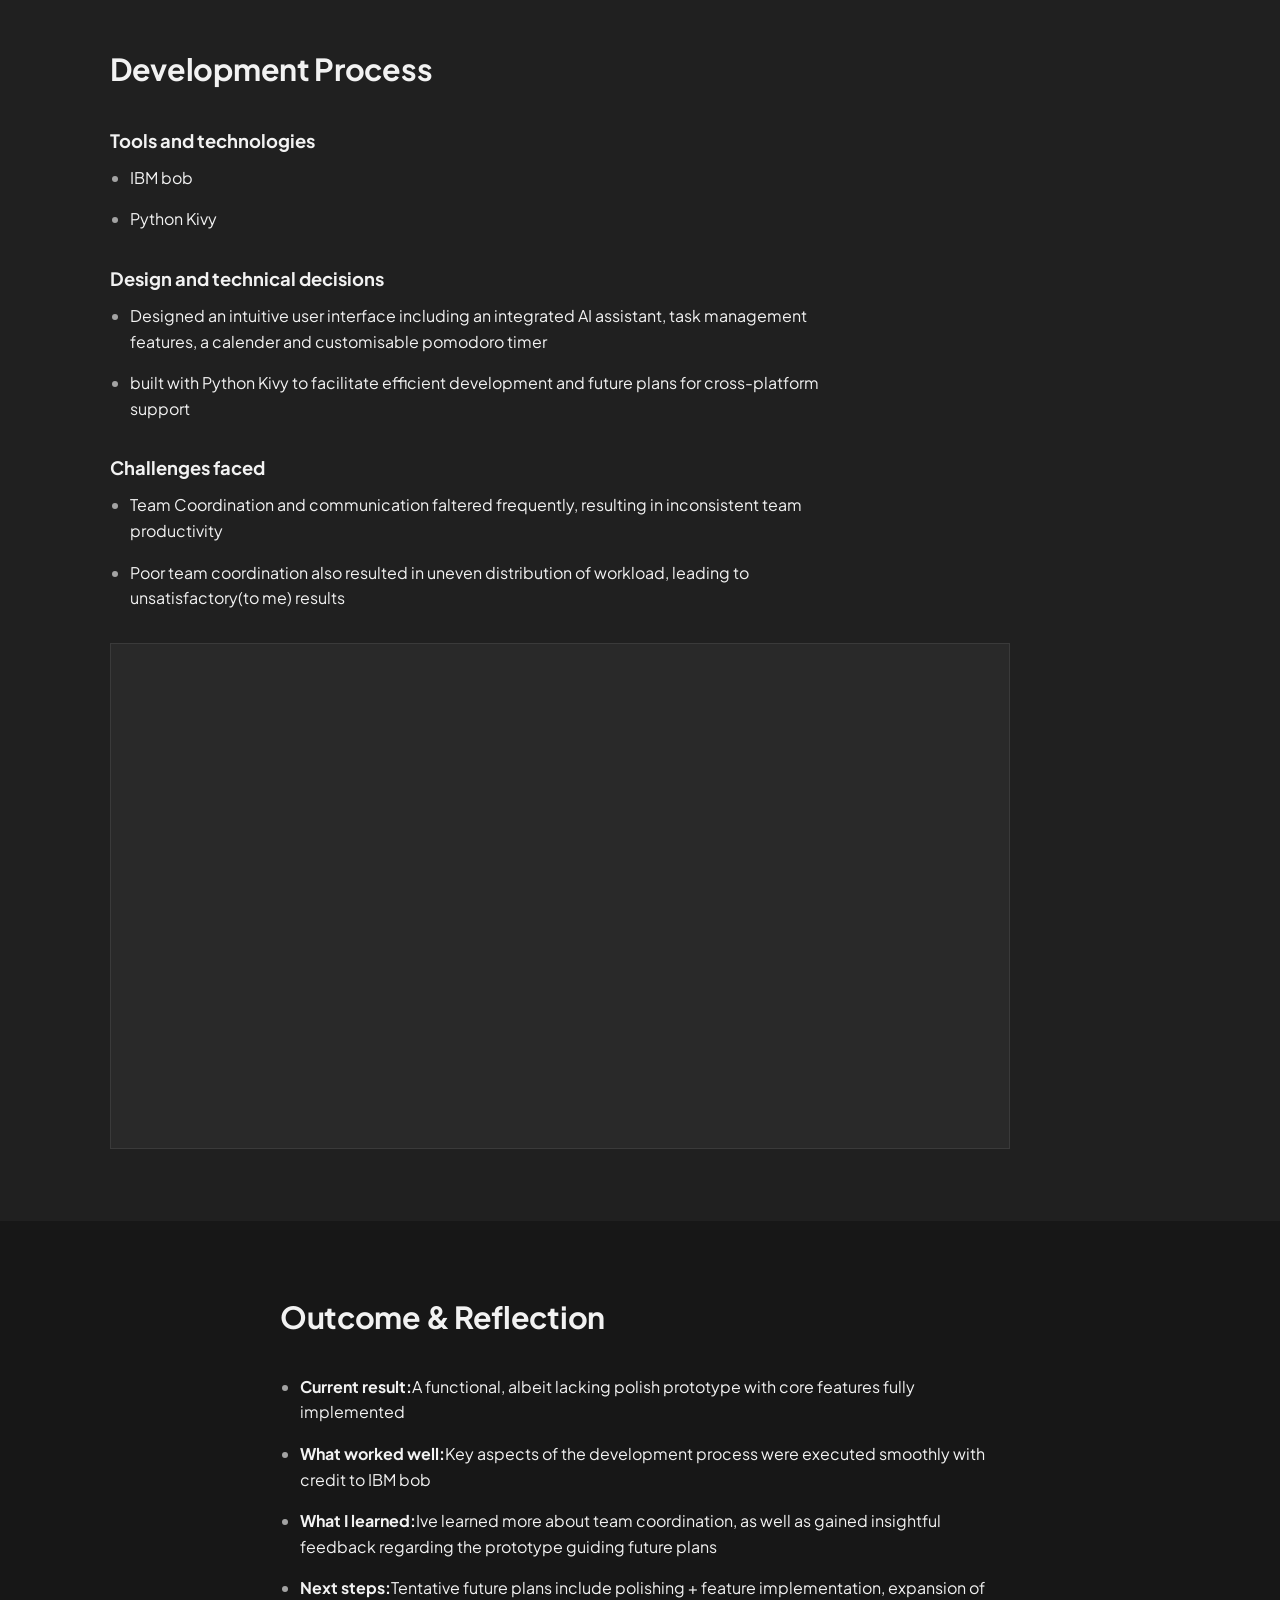
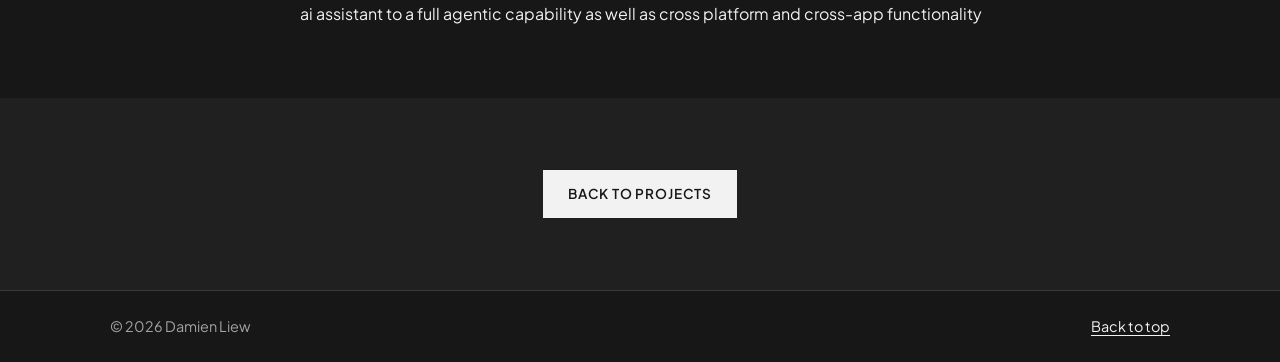
==== commit 00d57090: "yet another very minor update" ====
--- a/ai-gnition-project.html
+++ b/ai-gnition-project.html
@@ -146,8 +146,7 @@
     <!-- 6. Previous / next + back -->
     <section class="section section--alt" id="project-nav">
       <div class="container">
-        <div class="footer__inner">
-          
+        <div class="project-nav">
           <a class="btn btn--primary" href="index.html#projects">Back to projects</a>
           
         </div>
--- a/css/style.css
+++ b/css/style.css
@@ -129,6 +129,7 @@
 .footer { padding: 1.5rem 0; border-top: 1px solid var(--border); font-size: .9rem; color: var(--text-muted); }
 .footer__inner { display: flex; flex-wrap: wrap; justify-content: space-between; gap: .5rem; }
 .footer p { margin: 0; }
+.project-nav { display: flex; flex-wrap: wrap; justify-content: center; gap: .5rem; }
 
 /* ==========================================================================
    Image lightbox
